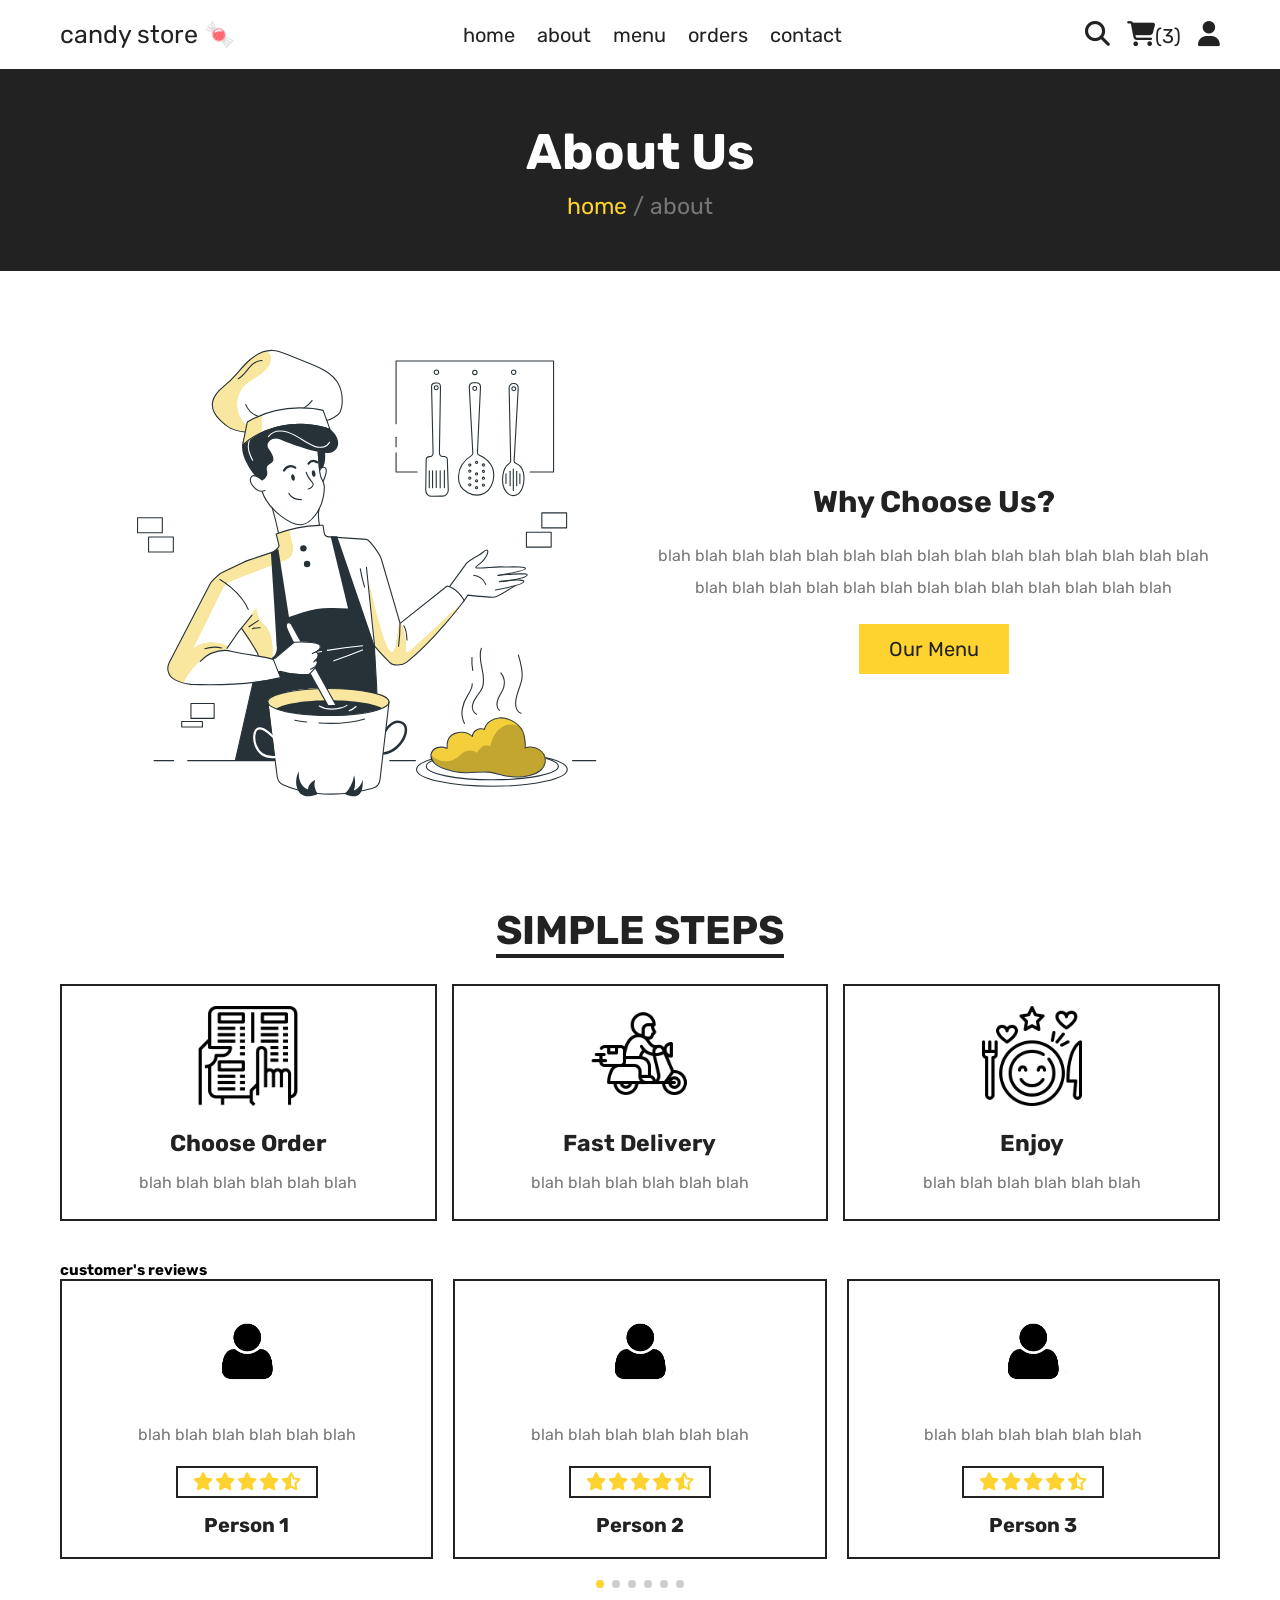
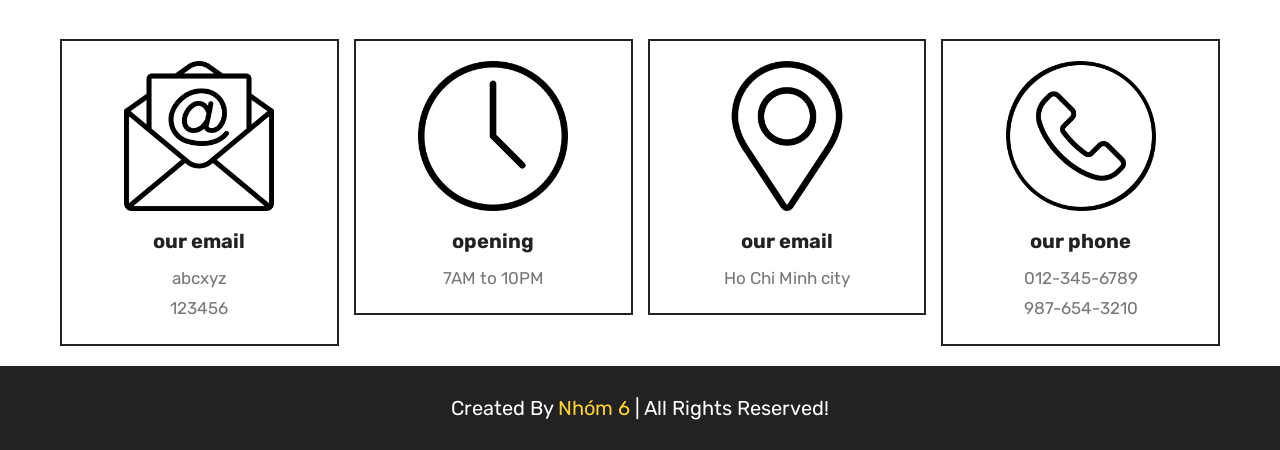
==== about.html @ e05e4a88 "first commit" ====
<!DOCTYPE html>
<html lang="en">

<head>

    <meta charset="UTF-8">
    <meta http-equiv="X-UA-Compatible" content="IE=edge">
    <meta name="viewport" content="width=device-width, initial-scale=1.0">
    <title>about</title>

    <link rel="stylesheet" href="https://cdn.jsdelivr.net/npm/swiper@11/swiper-bundle.min.css" />

    <!-- font awesome cdn link -->
    <link rel="stylesheet" href="https://cdnjs.cloudflare.com/ajax/libs/font-awesome/6.1.1/css/all.min.css">

    <!-- custom css file link -->
    <link rel="stylesheet" href="css/style.css">

</head>

<body>

    <!-- header section starts -->
    <header class="header">

        <section class="flex">

            <a href="home.html" class="logo">candy store 🍬</a>

            <nav class="navbar">
                <a href="home.html">home</a>
                <a href="about.html">about</a>
                <a href="menu.html">menu</a>
                <a href="orders.html">orders</a>
                <a href="contact.html">contact</a>
            </nav>

            <div class="icons">
                <a href="search.html"><i class="fas fa-search"></i></a>
                <a href="cart.html"><i class="fas fa-shopping-cart"></i><span>(3)</span></a>
                <div id="user-btn" class="fas fa-user"></div>
                <div id="menu-btn" class="fas fa-bars"></div>
            </div>

            <div class="profile">
                <p class="name">Tran Viet Thanh</p>
                <div class="flex">
                    <a href="profile.html" class="btn">profile</a>
                    <a href="#" class="delete-btn">logout</a>
                </div>
                <p class="account"><a href="login.html">login</a> or <a href="register.html">register</a></p>
            </div>

        </section>

    </header>
    <!-- header section ends -->

    <div class="heading">
        <h3>about us</h3>
        <p><a href="home.html">home</a><span> / about</span></p>
    </div>

    <!-- about section starts -->
    <section class="about">

        <div class="row">

            <div class="image">
                <img src="images/about-img.svg" alt="">
            </div>

            <div class="content">
                <h3>why choose us?</h3>
                <p>blah blah blah blah blah blah blah blah blah blah blah blah blah blah blah blah blah blah blah blah
                    blah blah blah blah blah blah blah blah</p>
                <a href="menu.html" class="btn">our menu</a>
            </div>

        </div>

    </section>
    <!-- about section ends -->

    <!-- steps section starts -->
    <section class="steps">

        <h1 class="title">simple steps</h1>

        <div class="box-container">

            <div class="box">
                <img src="images/step-1.png" alt="">
                <h3>choose order</h3>
                <p>blah blah blah blah blah blah</p>
            </div>

            <div class="box">
                <img src="images/step-2.png" alt="">
                <h3>fast delivery</h3>
                <p>blah blah blah blah blah blah</p>
            </div>

            <div class="box">
                <img src="images/step-3.png" alt="">
                <h3>enjoy</h3>
                <p>blah blah blah blah blah blah</p>
            </div>

        </div>

    </section>
    <!-- steps section ends -->

    <!-- review section starts -->
    <section class="reviews">

        <h1 class="tittle">customer's reviews</h1>

        <div class="swiper reviews-slider">

            <div class="swiper-wrapper">

                <div class="swiper-slide slide">
                    <img src="images/pic-review.png" alt="">
                    <p>blah blah blah blah blah blah</p>
                    <div class="stars">
                        <i class="fas fa-star"></i>
                        <i class="fas fa-star"></i>
                        <i class="fas fa-star"></i>
                        <i class="fas fa-star"></i>
                        <i class="fas fa-star-half-alt"></i>
                    </div>
                    <h3>Person 1</h3>
                </div>

                <div class="swiper-slide slide">
                    <img src="images/pic-review.png" alt="">
                    <p>blah blah blah blah blah blah</p>
                    <div class="stars">
                        <i class="fas fa-star"></i>
                        <i class="fas fa-star"></i>
                        <i class="fas fa-star"></i>
                        <i class="fas fa-star"></i>
                        <i class="fas fa-star-half-alt"></i>
                    </div>
                    <h3>Person 2</h3>
                </div>

                <div class="swiper-slide slide">
                    <img src="images/pic-review.png" alt="">
                    <p>blah blah blah blah blah blah</p>
                    <div class="stars">
                        <i class="fas fa-star"></i>
                        <i class="fas fa-star"></i>
                        <i class="fas fa-star"></i>
                        <i class="fas fa-star"></i>
                        <i class="fas fa-star-half-alt"></i>
                    </div>
                    <h3>Person 3</h3>
                </div>

                <div class="swiper-slide slide">
                    <img src="images/pic-review.png" alt="">
                    <p>blah blah blah blah blah blah</p>
                    <div class="stars">
                        <i class="fas fa-star"></i>
                        <i class="fas fa-star"></i>
                        <i class="fas fa-star"></i>
                        <i class="fas fa-star"></i>
                        <i class="fas fa-star-half-alt"></i>
                    </div>
                    <h3>Person 4</h3>
                </div>

                <div class="swiper-slide slide">
                    <img src="images/pic-review.png" alt="">
                    <p>blah blah blah blah blah blah</p>
                    <div class="stars">
                        <i class="fas fa-star"></i>
                        <i class="fas fa-star"></i>
                        <i class="fas fa-star"></i>
                        <i class="fas fa-star"></i>
                        <i class="fas fa-star-half-alt"></i>
                    </div>
                    <h3>Person 5</h3>
                </div>

                <div class="swiper-slide slide">
                    <img src="images/pic-review.png" alt="">
                    <p>blah blah blah blah blah blah</p>
                    <div class="stars">
                        <i class="fas fa-star"></i>
                        <i class="fas fa-star"></i>
                        <i class="fas fa-star"></i>
                        <i class="fas fa-star"></i>
                        <i class="fas fa-star-half-alt"></i>
                    </div>
                    <h3>Person 6</h3>
                </div>

            </div>

            <div class="swiper-pagination"></div>

        </div>

    </section>
    <!-- review section ends -->
































    <!-- footer section starts -->
    <footer class="footer">

        <section class="grid">

            <div class="box">
                <img src="images/email-icon.png" alt="">
                <h3>our email</h3>
                <a href="mailto:abcxyz@gmail.com">abcxyz</a>
                <a href="mailto:123456@gmail.com">123456</a>
            </div>

            <div class="box">
                <img src="images/clock-icon.png" alt="">
                <h3>opening</h3>
                <p>7AM to 10PM</p>
            </div>

            <div class="box">
                <img src="images/map-icon.png" alt="">
                <h3>our email</h3>
                <a href="#">Ho Chi Minh city</a>
            </div>

            <div class="box">
                <img src="images/phone-icon.png" alt="">
                <h3>our phone</h3>
                <a href="tel:0123456789">012-345-6789</a>
                <a href="tel:9876543210">987-654-3210</a>
            </div>

        </section>

        <div class="credit">created by <span>nhóm 6</span> | all rights reserved!</div>

    </footer>
    <!-- footer section ends -->

    <div class="loader">
        <img src="images/loader.gif" alt="">
    </div>


    <script src="https://cdn.jsdelivr.net/npm/swiper@11/swiper-bundle.min.js"></script>


    <!-- custom js file link -->
    <script src="js/script.js"></script>

    <script>
        var swiper = new Swiper(".reviews-slider", {
            loop: true,
            grabCursor: true,
            spaceBetween: 20,
            pagination: {
                el: ".swiper-pagination",
                clickable: true,
            },
            breakpoints: {
                0: {
                    slidesPerView: 1,
                },
                700: {
                    slidesPerView: 2,
                },
                1024: {
                    slidesPerView: 3,
                },
            },
        });
    </script>

</body>

</html>
---- css/style.css ----
@import url('https://fonts.googleapis.com/css2?family=Rubik:wght@300;400;500;600&display=swap');

:root {
    --yellow: #fed330;
    --red: #e74c3c;
    --white: #fff;
    --black: #222;
    --light-color: #777;
    --border: .2rem solid var(--black);
}

* {
    font-family: 'Rubik', sans-serif;
    margin: 0;
    padding: 0;
    box-sizing: border-box;
    outline: none;
    border: none;
    text-decoration: none;
    transition: .2s linear;
}

*::selection {
    background-color: var(--yellow);
    color: var(--black);
}

html {
    font-size: 62.5%;
    overflow-x: hidden;
    scroll-behavior: smooth;
    stop-opacity: 8rem;
}

::-webkit-scrollbar {
    height: .5rem;
    width: 1rem;
}

::-webkit-scrollbar-track {
    background-color: transparent;
}

::-webkit-scrollbar-thumb {
    background-color: var(--yellow);
    border-radius: 5rem;
}

section {
    margin: 0 auto;
    max-width: 1200px;
    padding: 2rem;
}

.title {
    text-align: center;
    margin-bottom: 3rem;
    font-size: 4rem;
    color: var(--black);
    text-transform: uppercase;
    text-decoration: underline;
    text-underline-offset: 1rem;
}

.heading {
    display: flex;
    align-items: center;
    justify-content: center;
    gap: 1rem;
    flex-flow: column;
    background-color: var(--black);
    min-height: 20rem;
}

.heading h3 {
    font-size: 5rem;
    color: var(--white);
    text-transform: capitalize;
}

.heading p {
    font-size: 2.3rem;
    color: var(--light-color);
}

.heading p a {
    color: var(--yellow);
}

.heading p a:hover {
    text-decoration: underline;
    color: var(--white);
}

.btn,
.delete-btn {
    margin-top: 1rem;
    display: inline-block;
    font-size: 2rem;
    padding: 1.3rem 3rem;
    cursor: pointer;
    text-transform: capitalize;
    transition: .2s linear;
}

.btn {
    background-color: var(--yellow);
    color: var(--black);
}

.delete-btn {
    background-color: var(--red);
    color: var(--white);
}

.btn:hover,
.delete-btn:hover {
    letter-spacing: .2rem;
}

.header {
    position: sticky;
    top: 0;
    left: 0;
    right: 0;
    z-index: 1000;
    background-color: var(--white);
    border-bottom: var(--border);
}

.header .flex {
    display: flex;
    align-items: center;
    justify-content: space-between;
    position: relative;
}

.header .flex .logo {
    font-size: 2.5rem;
    color: var(--black);
}

.header .flex .navbar a {
    font-size: 2rem;
    color: var(--black);
    margin: 0 1rem;
}

.header .flex .navbar a:hover {
    color: var(--yellow);
}

.header .flex .icons>* {
    margin-left: 1.5rem;
    font-size: 2.5rem;
    color: var(--black);
    cursor: pointer;
}

.header .flex .icons>*:hover {
    color: var(--yellow);
}

.header .flex .icons span {
    font-size: 2rem;
}

#menu-btn {
    display: none;
}

.header .flex .profile {
    background-color: var(--white);
    border: var(--border);
    padding: 1.5rem;
    text-align: center;
    position: absolute;
    top: 125%;
    right: 2rem;
    width: 30rem;
    display: none;
    animation: fadeIn .2s linear;
}

.header .flex .profile.active {
    display: inline-block;
}

@keyframes fadeIn {
    0% {
        transform: translateY(1rem);
    }
}

.header .flex .profile .name {
    font-size: 2rem;
    color: var(--black);
    margin-bottom: 1rem;
}

.header .flex .profile .account {
    margin-top: 2rem;
    font-size: 2rem;
    color: var(--light-color);
}

.header .flex .profile .account a {
    color: var(--black);
}

.header .flex .profile .account a:hover {
    color: var(--yellow);
    text-decoration: underline;
}

.home .slide {
    display: flex;
    align-items: center;
    flex-wrap: wrap-reverse;
    gap: 2rem;
    margin-bottom: 4rem;
}

.home .slide .image {
    flex: 1 1 40rem;
}

.home .slide .image img {
    width: 100%;
}

.home .slide .content {
    flex: 1 1 40rem;
    text-align: center;
}

.home .slide .content span {
    font-size: 2.5rem;
    color: var(--light-color);
}

.home .slide .content h3 {
    margin: 1rem 0;
    font-size: 6rem;
    color: var(--black);
    text-transform: capitalize;
}

.swiper-pagination-bullet-active {
    background-color: var(--yellow);
}

.category .box-container {
    display: grid;
    grid-template-columns: repeat(auto-fit, minmax(27rem, 1fr));
    gap: 1.5rem;
    align-items: flex-start;
}

.category .box-container .box {
    border: var(--border);
    padding: 2rem;
    text-align: center;
}

.category .box-container .box img {
    width: 100%;
    height: 10rem;
    object-fit: contain;
}

.category .box-container .box h3 {
    font-size: 2rem;
    margin-top: 1.5rem;
    color: var(--black);
    text-transform: capitalize;
}

.category .box-container .box:hover {
    background-color: var(--black);
}

.category .box-container .box:hover img {
    filter: invert(1);
}

.category .box-container .box:hover h3 {
    color: var(--white);
}

.products .box-container {
    display: grid;
    grid-template-columns: repeat(auto-fit, 33rem);
    justify-content: center;
    align-items: flex-start;
    gap: 1.5rem;
}

.products .box-container .box {
    border: var(--border);
    padding: 1.5rem;
    position: relative;
    overflow: hidden;
}

.products .box-container .box img {
    height: 20rem;
    width: 100%;
    object-fit: contain;
    margin-bottom: 1rem;
}

.products .box-container .box .fa-eye,
.products .box-container .box .fa-shopping-cart {
    position: absolute;
    top: 1rem;
    height: 4.5rem;
    width: 4.5rem;
    line-height: 4.3rem;
    border: var(--border);
    background-color: var(--white);
    cursor: pointer;
    font-size: 2rem;
    color: var(--black);
    transition: .2s linear;
}

.products .box-container .box .fa-eye:hover,
.products .box-container .box .fa-shopping-cart:hover {
    background-color: var(--black);
    color: var(--white);
}

.products .box-container .box .fa-eye {
    left: -10rem;
}

.products .box-container .box .fa-shopping-cart {
    right: -10rem;
}

.products .box-container .box:hover .fa-eye {
    left: 1rem;
}

.products .box-container .box:hover .fa-shopping-cart {
    right: 1rem;
}

.products .box-container .box .cat {
    font-size: 2rem;
    color: var(--light-color);
}

.products .box-container .box .cat:hover {
    color: var(--black);
    text-decoration: underline;
}

.products .box-container .box .name {
    font-size: 2rem;
    color: var(--black);
    margin: 1rem 0;
}

.products .box-container .box .flex {
    display: flex;
    align-items: center;
    gap: 1rem;
    margin-top: 1.5rem;
}

.products .box-container .box .flex .price {
    margin-right: auto;
    font-size: 2.5rem;
    color: var(--black);
}

.products .box-container .box .flex .price span {
    color: var(--light-color);
    font-size: 1.8rem;
}

.products .box-container .box .flex .qty {
    padding: 1rem;
    border: var(--border);
    font-size: 1.8rem;
    color: var(--black);
}

.products .box-container .box .flex .fa-edit {
    width: 5rem;
    background-color: var(--yellow);
    color: var(--black);
    cursor: pointer;
    font-size: 1.8rem;
    height: 4.5rem;
    border: var(--border);

}

.products .box-container .box .flex .fa-edit:hover {
    background-color: var(--black);
    color: var(--white);
}

.products .box-container .box .fa-times {
    position: absolute;
    top: 1rem;
    right: 1rem;
    background-color: var(--red);
    color: var(--white);
    border: var(--border);
    line-height: 4rem;
    height: 4.3rem;
    width: 4.5rem;
    cursor: pointer;
    font-size: 2rem;
}

.products .box-container .box .fa-times:hover {
    background-color: var(--black);
    color: var(--white);
}

.products .box-container .box .sub-total {
    margin-top: 1rem;
    font-size: 1.8rem;
    color: var(--light-color);
}

.products .box-container .box .sub-total span {
    color: var(--red);
}

.products .more-btn {
    margin-top: 2rem;
    text-align: center;
}

.products .cart-total {
    display: flex;
    align-items: center;
    gap: 1.5rem;
    flex-wrap: wrap;
    justify-content: space-between;
    margin-bottom: 2rem;
    border: var(--border);
    padding: 1.5rem;
}

.products .cart-total p {
    font-size: 2.5rem;
    color: var(--light-color);
}

.products .cart-total p span {
    color: var(--red);
}

.products .cart-total .btn {
    margin-top: 0;
}

.about .row {
    display: flex;
    align-items: center;
    flex-wrap: wrap;
    gap: 1.5rem;
}

.about .row .image {
    flex: 1 1 40rem;
}

.about .row .image img {
    width: 100%;
}

.about .row .content {
    flex: 1 1 40rem;
    text-align: center;
}

.about .row .content h3 {
    font-size: 3rem;
    color: var(--black);
    text-transform: capitalize;
    margin-bottom: 1rem;
}

.about .row .content p {
    padding: 1rem 0;
    line-height: 2;
    font-size: 1.6rem;
    color: var(--light-color);
}

.steps .box-container {
    display: grid;
    grid-template-columns: repeat(auto-fit, minmax(27rem, 1fr));
    gap: 1.5rem;
    align-items: flex-start;
}

.steps .box-container .box {
    text-align: center;
    border: var(--border);
    padding: 2rem;
}

.steps .box-container .box img {
    height: 10rem;
    width: 100%;
    object-fit: contain;
    margin-bottom: 1rem;
}

.steps .box-container .box h3 {
    font-size: 2.3rem;
    margin: 1rem 0;
    color: var(--black);
    text-transform: capitalize;
}

.steps .box-container .box p {
    line-height: 2;
    font-size: 1.6rem;
    color: var(--light-color);
}

.reviews .slide {
    margin-bottom: 4rem;
    border: var(--border);
    padding: 2rem;
    text-align: center;
}

.reviews .slide img {
    height: 10rem;
    width: 10rem;
    border-radius: 50%;
}

.reviews .slide p {
    padding: 1.5rem 0;
    line-height: 2;
    font-size: 1.6rem;
    color: var(--light-color);
}

.reviews .slide .stars {
    display: inline-block;
    padding: .5rem 1.5rem;
    border: var(--border);
}

.reviews .slide .stars i {
    font-size: 1.8rem;
    color: var(--yellow);
}

.reviews .slide h3 {
    font-size: 2rem;
    margin-top: 1.5rem;
    text-transform: capitalize;
    color: var(--black);
}

.contact .row {
    display: flex;
    align-items: center;
    flex-wrap: wrap;
    gap: 1.5rem;
}

.contact .row .image {
    flex: 1 1 40rem;
}

.contact .row .image img {
    width: 100%;
}

.contact .row form {
    border: var(--border);
    flex: 1 1 40rem;
    padding: 2rem;
    text-align: center;
}

.contact .row form h3 {
    font-size: 2.5rem;
    color: var(--black);
    margin-bottom: 1rem;
    text-transform: capitalize;
}

.contact .row form .box {
    margin: .7rem 0;
    font-size: 1.8rem;
    color: var(--black);
    border: var(--border);
    padding: 1.4rem;
    width: 100%;
}

.contact .row form textarea {
    height: 15rem;
    resize: none;
}

.search-form form {
    display: flex;
    gap: 1.3rem;
}

.search-form form .box {
    width: 100%;
    border: var(--border);
    padding: 1.4rem;
    font-size: 1.8rem;
    color: var(--black);
}

.search-form form .fa-search {
    width: 6rem;
    background-color: var(--black);
    color: var(--white);
    cursor: pointer;
    font-size: 2.5rem;
}

.search-form form .fa-search:hover {
    background-color: var(--yellow);
    color: var(--black);
}

.checkout form {
    max-width: 50rem;
    margin: 0 auto;
    border: var(--border);
    padding: 2rem;
}

.checkout form h3 {
    font-size: 2.5rem;
    text-transform: capitalize;
    padding: 2rem 0;
    color: var(--black);
}

.checkout form .cart-items {
    background-color: var(--black);
    padding: 2rem;
    padding-top: 0;
}

.checkout form .cart-items h3 {
    color: var(--white);
}

.checkout form .cart-items p {
    display: flex;
    align-items: center;
    gap: 1.5rem;
    justify-content: space-between;
    margin: 1rem 0;
    line-height: 1.5;
    font-size: 2rem;
}

.checkout form .cart-items p .name {
    color: var(--light-color);
}

.checkout form .cart-items p .price {
    color: var(--yellow);
}

.checkout form .cart-items .grand-total {
    background-color: var(--white);
    padding: .5rem 1.5rem;
}

.checkout form .cart-items .grand-total .price {
    color: var(--red);
}

.checkout form .user-info p {
    font-size: 2rem;
    line-height: 1.5;
    padding: 1rem 0;
}

.checkout form .user-info p i {
    color: var(--light-color);
    margin-right: 1rem;
}

.checkout form .user-info p span {
    color: var(--black);
}

.checkout form .user-info .box {
    width: 100%;
    border: var(--border);
    padding: 1.4rem;
    margin-top: 2rem;
    margin-bottom: 1rem;
    font-size: 1.8rem;
}

.orders .box-container {
    display: flex;
    flex-wrap: wrap;
    gap: 1.5rem;
    align-items: flex-start;
}

.orders .box-container .box {
    padding: 1rem 2rem;
    border: var(--border);
    flex: 1 1 40rem;
}

.orders .box-container .box p {
    line-height: 1.5;
    margin: 1rem 0;
    font-size: 2rem;
    color: var(--light-color);
}

.orders .box-container .box p span {
    color: var(--black);
}

.form-container form {
    max-width: 50rem;
    margin: 0 auto;
    border: var(--border);
    padding: 2rem;
    text-align: center;
}

.form-container form h3 {
    margin-bottom: 1rem;
    font-size: 2.5rem;
    text-transform: uppercase;
    color: var(--black);
}

.form-container form .box {
    margin: 1rem 0;
    padding: 1.4rem;
    color: var(--black);
    border: var(--border);
    font-size: 1.8rem;
    width: 100%;
}

.form-container form p {
    margin-top: 1.5rem;
    font-size: 2rem;
    color: var(--light-color);
}

.form-container form p a {
    font-size: 2rem;
    color: var(--black);
}

.form-container form p a:hover {
    text-decoration: underline;
}

.user-details .user {
    border: var(--border);
    padding: 2rem;
    max-width: 50rem;
    margin: 0 auto;
}

.user-details .user img {
    width: 100%;
    height: 20rem;
    object-fit: contain;
    margin-bottom: 1rem;
}

.user-details .user p {
    padding: 1rem 0;
    line-height: 1.5;
    font-size: 2rem;
}

.user-details .user p span {
    color: var(--black);
}

.user-details .user p i {
    margin-right: 1rem;
    color: var(--light-color);
}

.user-details .user .address {
    margin-top: 1rem;
}













.footer .grid {
    display: grid;
    grid-template-columns: repeat(auto-fit, minmax(27rem, 1fr));
    gap: 1.5rem;
    align-items: flex-start;
}

.footer .grid .box {
    border: var(--border);
    padding: 2rem;
    text-align: center;
}

.footer .grid .box img {
    height: 15rem;
    width: 100%;
    object-fit: contain;
    margin-bottom: .5rem;
}

.footer .grid .box h3 {
    margin: 1rem 0;
    font-size: 2rem;
    color: var(--black);
}

.footer .grid .box p,
.footer .grid .box a {
    display: block;
    font-size: 1.7rem;
    color: var(--light-color);
    line-height: 1.8;
}

.footer .grid .box a:hover {
    text-decoration: underline;
}

.credit {
    padding: 3rem 2rem;
    text-align: center;
    background-color: var(--black);
    color: var(--white);
    font-size: 2rem;
    text-transform: capitalize;
}

.credit span {
    color: var(--yellow);
}

.loader {
    position: fixed;
    top: 0;
    left: 0;
    right: 0;
    bottom: 0;
    background-color: var(--white);
    z-index: 10000;
    display: flex;
    align-items: center;
    justify-content: center;
}

.loader img {
    width: 35rem;
}























/* media queries*/

@media (max-width: 991px) {

    html {
        font-size: 55%;
    }
}

@media (max-width: 768px) {

    #menu-btn {
        display: inline-block;
    }

    .header .flex .navbar {
        position: absolute;
        top: 99%;
        left: 0;
        right: 0;
        border-top: var(--border);
        border-bottom: var(--border);
        background-color: var(--white);
        transition: .2s linear;
        clip-path: polygon(0 0, 100% 0, 100% 0, 0 0);
    }

    .header .flex .navbar a {
        display: block;
        margin: 2rem;
    }

    .header .flex .navbar.active {
        clip-path: polygon(0 0, 100% 0, 100% 100%, 0 100%);
    }
}

@media (max-width: 450px) {

    html {
        font-size: 50%;
    }

    .title {
        font-size: 3rem;
    }

    .header .flex .logo {
        font-size: 2rem;
    }

    .home .slide .content h3 {
        font-size: 5rem;
    }

    .products .box-container {
        grid-template-columns: 1fr;
    }

    .heading h3 {
        font-size: 3.5rem;
    }

    .products .cart-total {
        justify-content: center;
    }
}
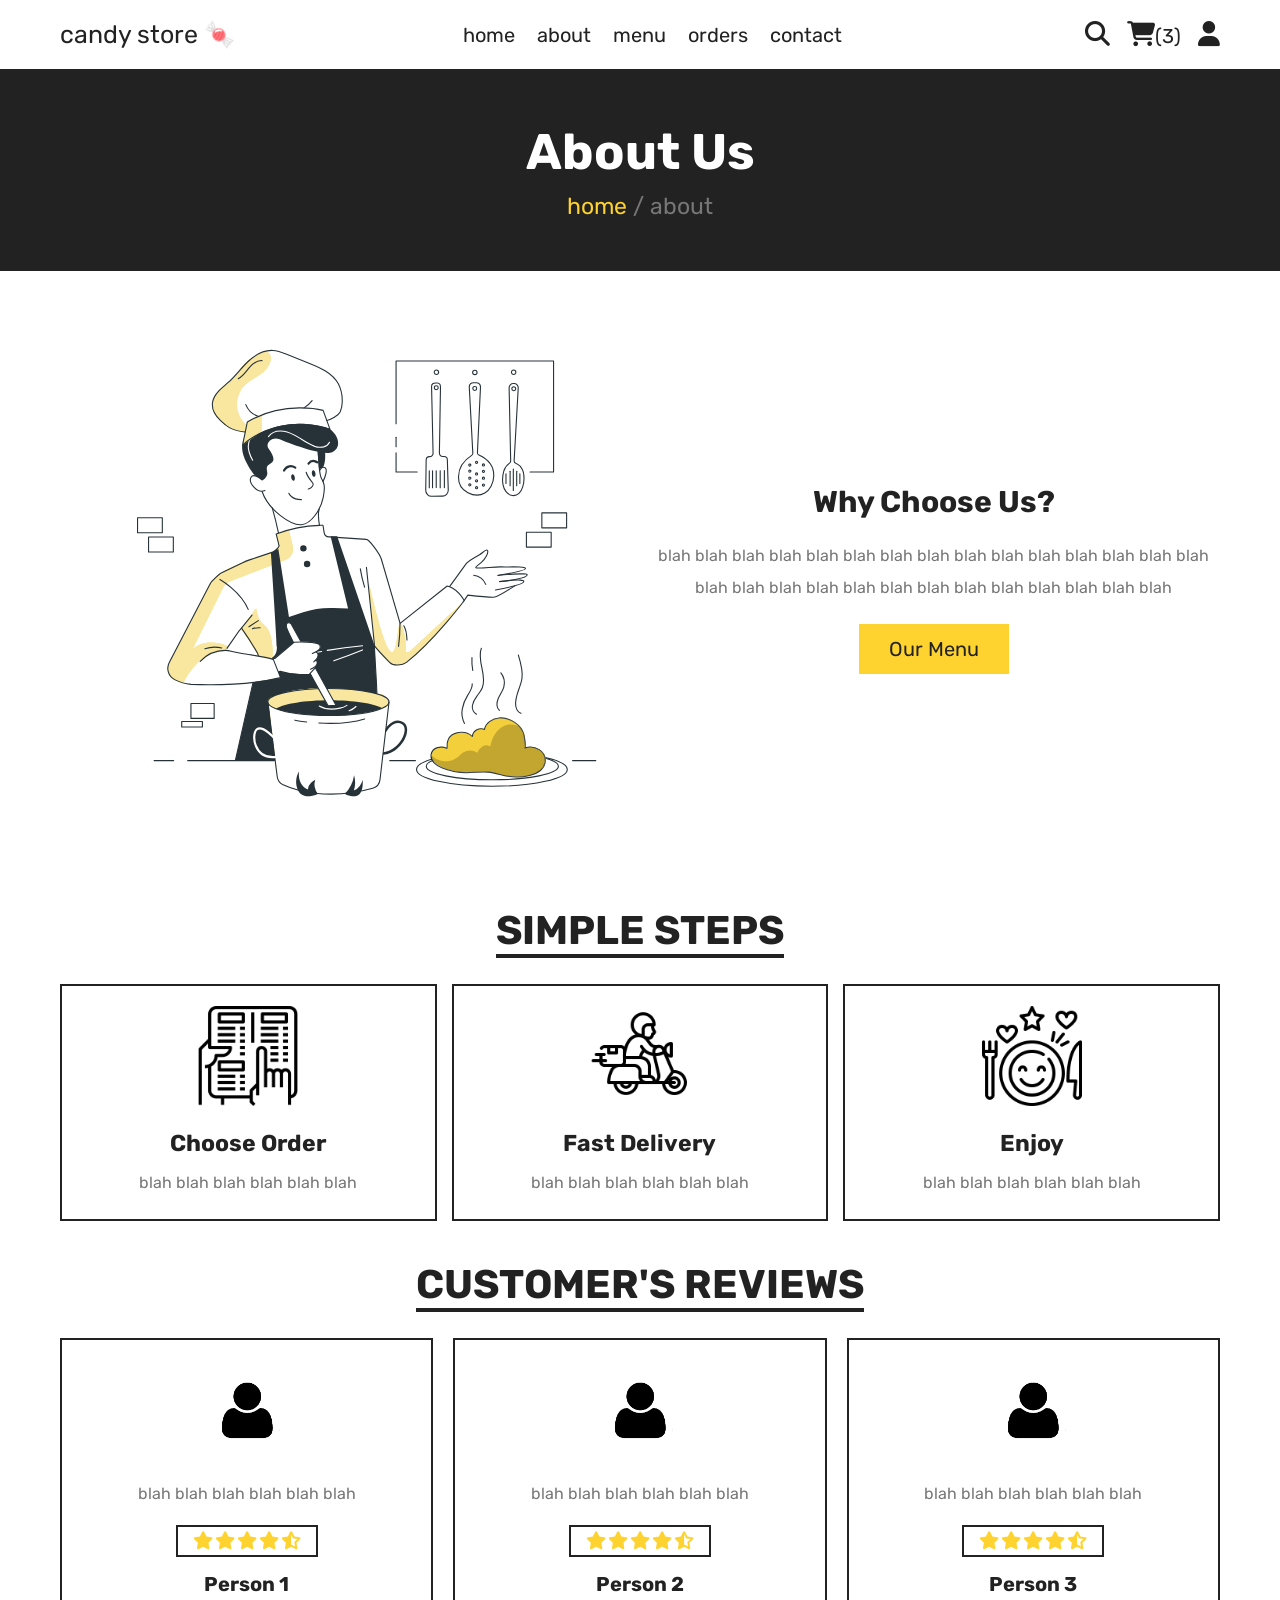
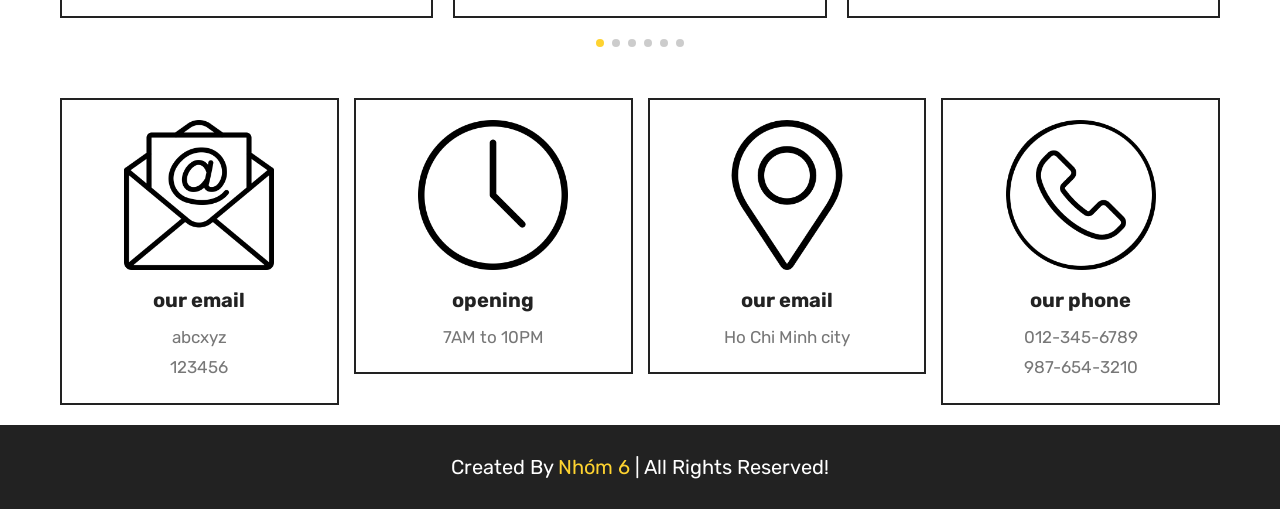
==== commit 521a6c07: "h1.tittle -> h1.title" ====
--- a/about.html
+++ b/about.html
@@ -115,7 +115,7 @@
     <!-- review section starts -->
     <section class="reviews">
 
-        <h1 class="tittle">customer's reviews</h1>
+        <h1 class="title">customer's reviews</h1>
 
         <div class="swiper reviews-slider">
 
